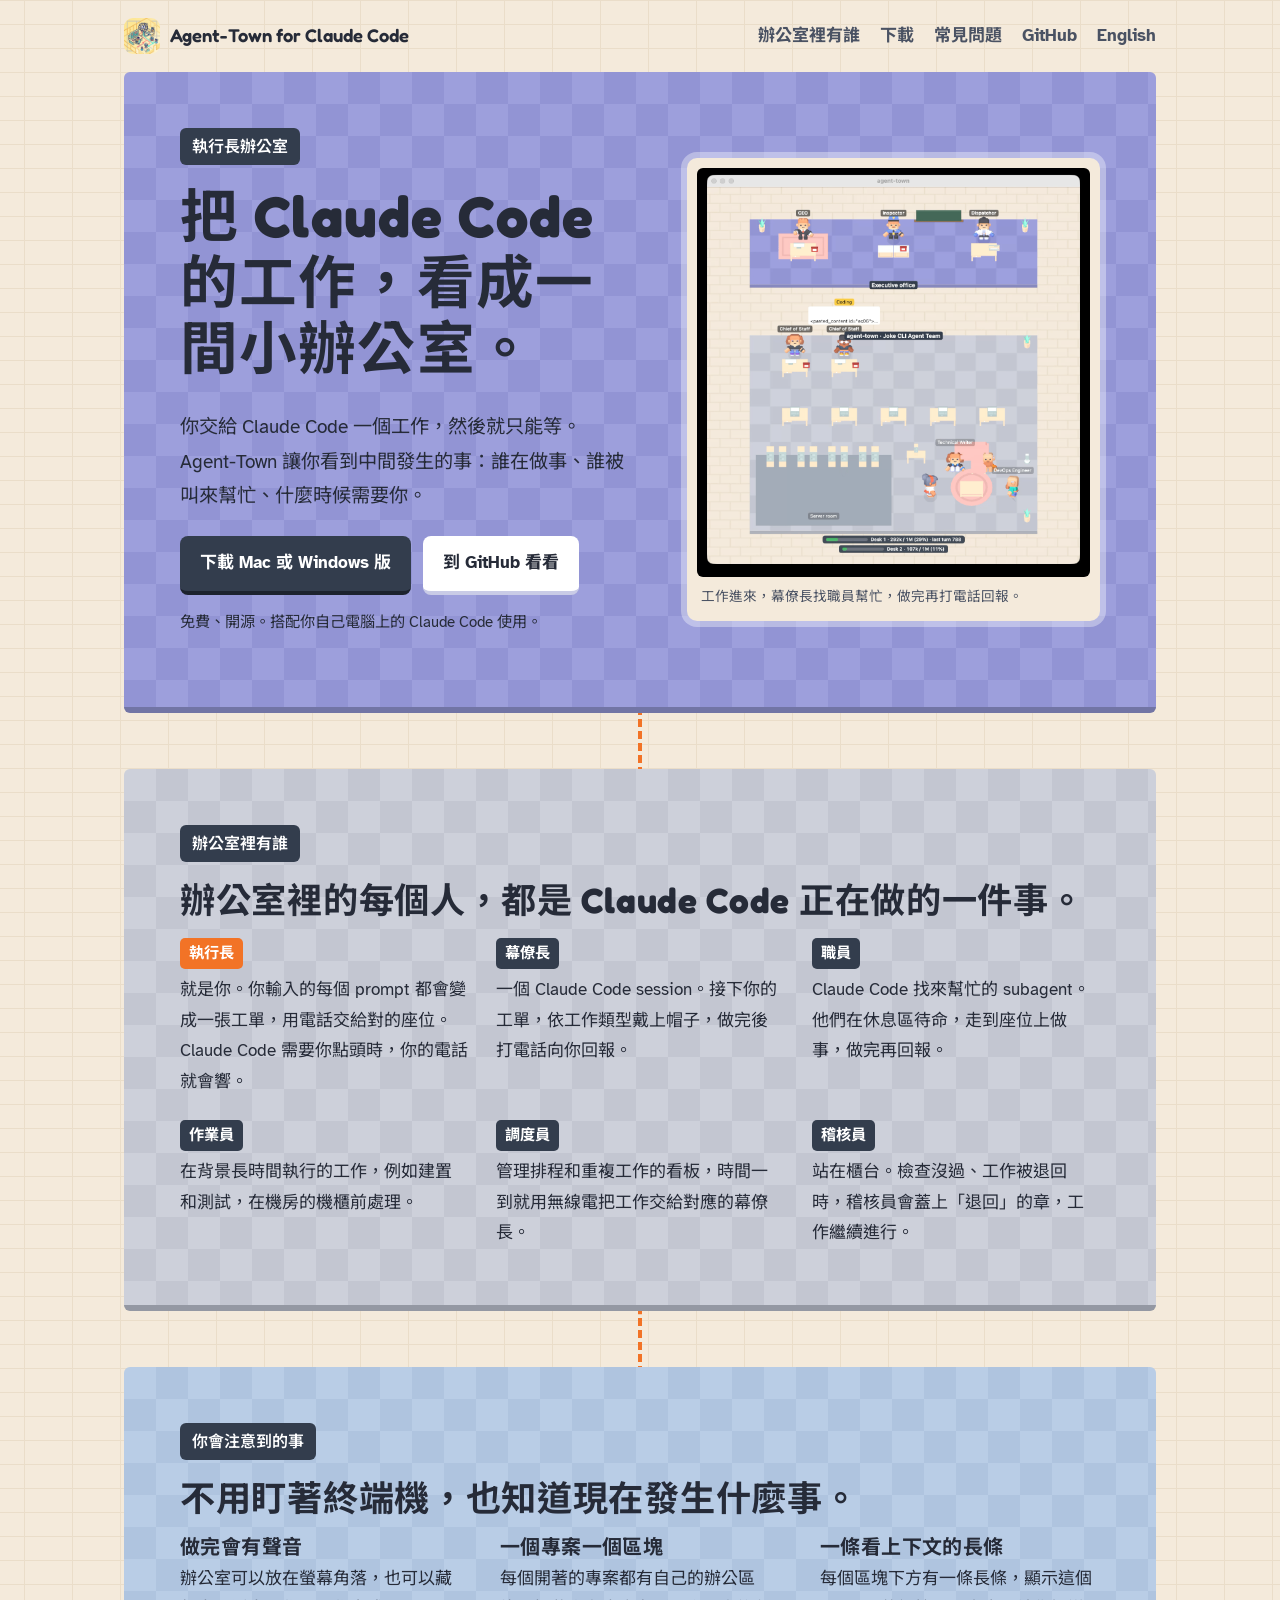
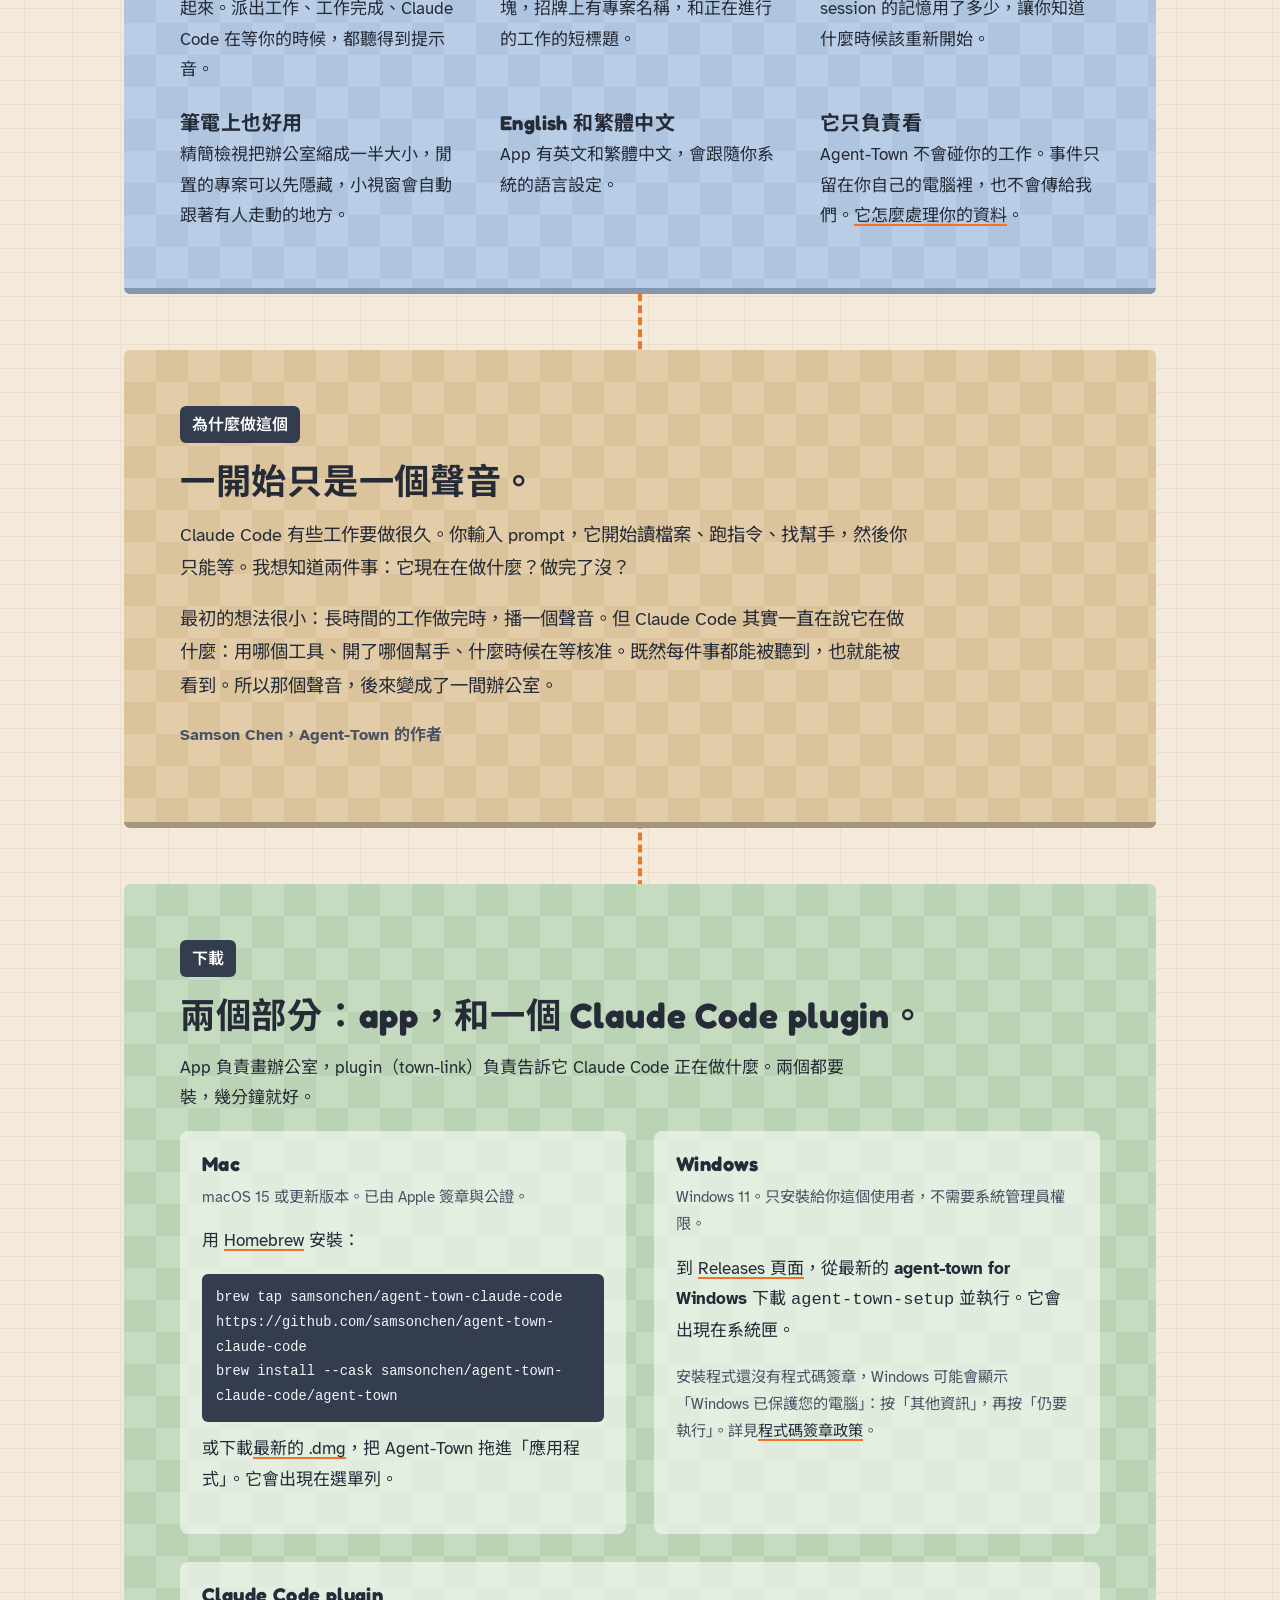
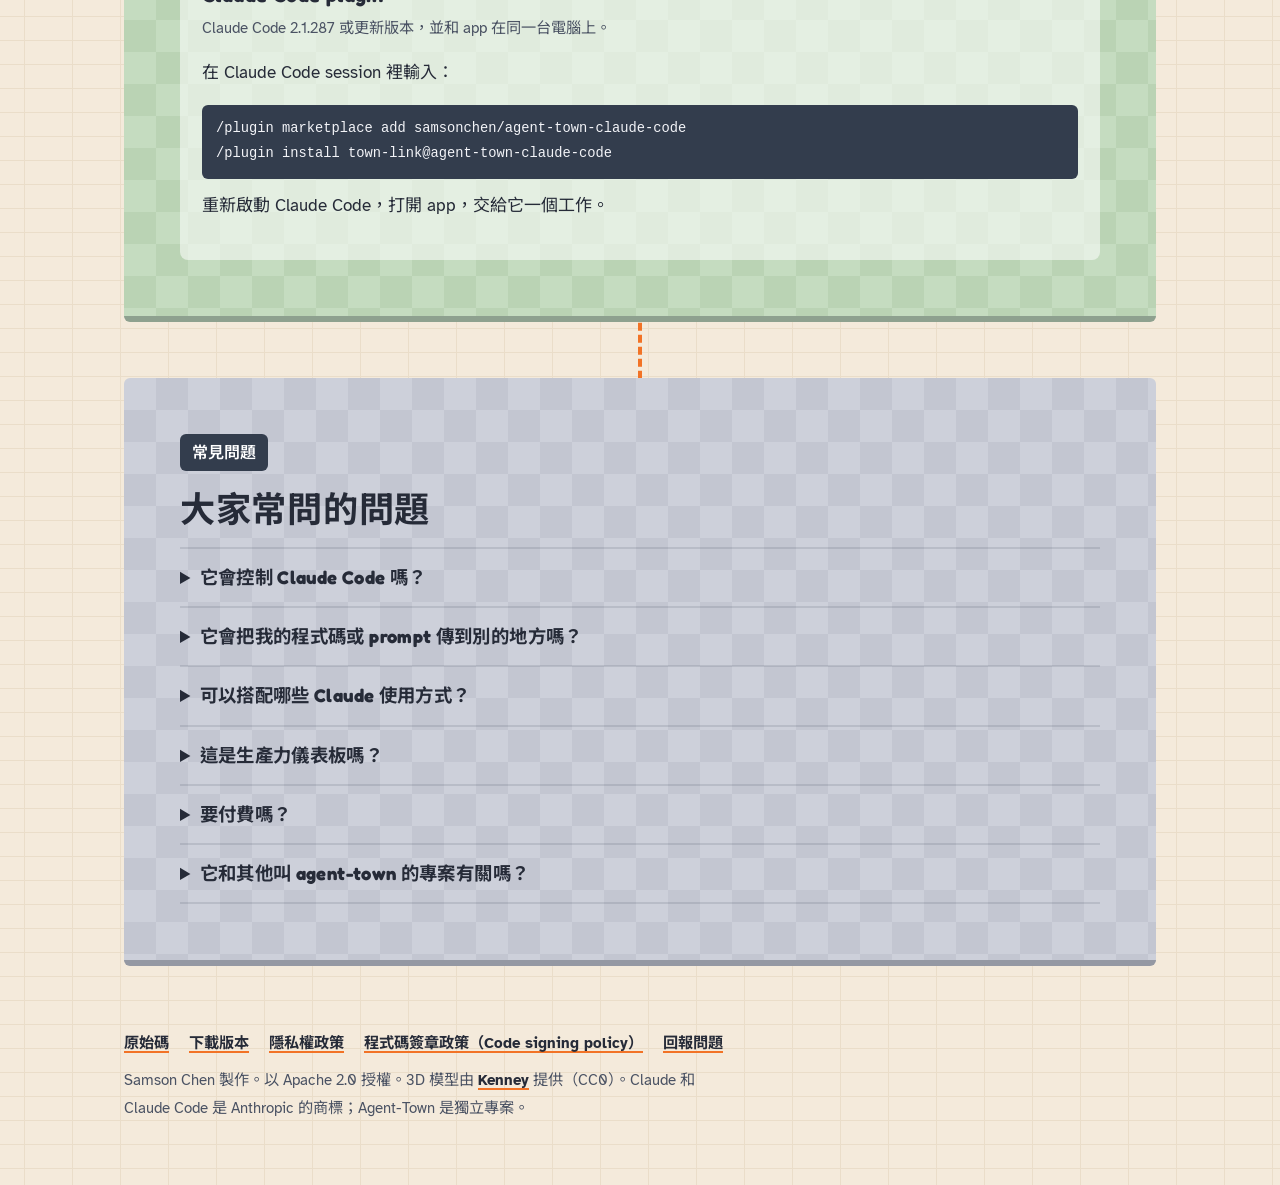
==== site/zh-TW/index.html @ 003fda8d "Web page in Traditional Chinese: site/zh-TW/ (home, privacy policy, code signing policy) Each page l" ====
<!doctype html>
<html lang="zh-Hant-TW">
<head>
<meta charset="utf-8">
<meta name="viewport" content="width=device-width, initial-scale=1">
<title>Agent-Town for Claude Code：看 Claude Code 的 agent 在辦公室裡工作</title>
<meta name="description" content="Agent-Town 是免費的開源 app，適用 macOS 和 Windows，把 Claude Code 正在做的事畫成一間小小的 3D 辦公室：每個 session 是一位幕僚長，每個 subagent 是一位職員，需要你核准時，執行長的電話就會響。">
<link rel="canonical" href="https://samsonchen.github.io/agent-town-claude-code/zh-TW/">
<link rel="alternate" hreflang="en" href="https://samsonchen.github.io/agent-town-claude-code/">
<link rel="alternate" hreflang="zh-Hant-TW" href="https://samsonchen.github.io/agent-town-claude-code/zh-TW/">
<link rel="alternate" hreflang="x-default" href="https://samsonchen.github.io/agent-town-claude-code/">
<meta name="theme-color" content="#9d9fdc">

<meta property="og:type" content="website">
<meta property="og:locale" content="zh_TW">
<meta property="og:locale:alternate" content="en_US">
<meta property="og:site_name" content="Agent-Town for Claude Code">
<meta property="og:title" content="Agent-Town for Claude Code：看 Claude Code 的 agent 在辦公室裡工作">
<meta property="og:description" content="在你的 Mac 或 Windows 電腦上，用一間小小的 3D 辦公室看 Claude Code 正在做什麼：session、subagent、背景工作和待核准的操作。免費、開源。">
<meta property="og:url" content="https://samsonchen.github.io/agent-town-claude-code/zh-TW/">
<meta property="og:image" content="https://samsonchen.github.io/agent-town-claude-code/images/social-preview.png">
<meta property="og:image:width" content="1280">
<meta property="og:image:height" content="640">
<meta property="og:image:alt" content="Agent-Town for Claude Code：從上往下看的辦公室，執行長、幕僚長和職員都在座位上">
<meta name="twitter:card" content="summary_large_image">
<meta name="twitter:title" content="Agent-Town for Claude Code">
<meta name="twitter:description" content="把 Claude Code 的 session、subagent 和背景工作畫成一間小小的 3D 辦公室。macOS 和 Windows，免費、開源。">
<meta name="twitter:image" content="https://samsonchen.github.io/agent-town-claude-code/images/social-preview.png">

<link rel="icon" type="image/png" href="../images/favicon-64.png">
<link rel="apple-touch-icon" href="../images/apple-touch-icon.png">
<link rel="preconnect" href="https://fonts.googleapis.com">
<link rel="preconnect" href="https://fonts.gstatic.com" crossorigin>
<link rel="stylesheet" href="https://fonts.googleapis.com/css2?family=Atkinson+Hyperlegible:wght@400;700&family=Fredoka:wght@500;600&family=Noto+Sans+TC:wght@400;500;700&display=swap">
<link rel="stylesheet" href="../styles.css">

<script type="application/ld+json">
{
  "@context": "https://schema.org",
  "@type": "SoftwareApplication",
  "name": "Agent-Town for Claude Code",
  "alternateName": "agent-town",
  "description": "一個桌面 app 加上一個 Claude Code plugin，把 Claude Code 正在做的事畫成一間從上往下看的小小 3D 辦公室。每個 Claude Code session 是一位幕僚長，每個 subagent 是一位職員，背景工作是機房裡的作業員，需要核准時執行長的電話會響。",
  "applicationCategory": "DeveloperApplication",
  "operatingSystem": "macOS 15 或更新版本、Windows 11",
  "offers": { "@type": "Offer", "price": "0", "priceCurrency": "TWD" },
  "license": "https://www.apache.org/licenses/LICENSE-2.0",
  "isAccessibleForFree": true,
  "url": "https://samsonchen.github.io/agent-town-claude-code/zh-TW/",
  "downloadUrl": "https://github.com/samsonchen/agent-town-claude-code/releases",
  "codeRepository": "https://github.com/samsonchen/agent-town-claude-code",
  "image": "https://samsonchen.github.io/agent-town-claude-code/images/social-preview.png",
  "screenshot": "https://samsonchen.github.io/agent-town-claude-code/images/agent-town.gif",
  "inLanguage": "zh-Hant-TW",
  "author": { "@type": "Person", "name": "Samson Chen", "url": "https://github.com/samsonchen" }
}
</script>
<script type="application/ld+json">
{
  "@context": "https://schema.org",
  "@type": "FAQPage",
  "inLanguage": "zh-Hant-TW",
  "mainEntity": [
    { "@type": "Question", "name": "Agent-Town for Claude Code 是什麼？",
      "acceptedAnswer": { "@type": "Answer", "text": "一個免費的 macOS 和 Windows app，搭配一個 Claude Code plugin，把 Claude Code 正在做的事畫成一間小辦公室：session、subagent、背景工作和核准請求，都變成在上班的人。" } },
    { "@type": "Question", "name": "Agent-Town 會控制 Claude Code 嗎？",
      "acceptedAnswer": { "@type": "Answer", "text": "不會，它只負責看。你一樣在終端機、Claude 桌面 app 或 VS Code 裡工作，plugin 不會改變 Claude Code 的任何行為。" } },
    { "@type": "Question", "name": "Agent-Town 會把我的程式碼或 prompt 傳到別的地方嗎？",
      "acceptedAnswer": { "@type": "Answer", "text": "不會。事件只傳到你自己電腦上的 app。每個新工作，plugin 會用你自己的 Claude 方案請 Haiku 取一個短標題、判斷工作類型。" } },
    { "@type": "Question", "name": "可以搭配哪些 Claude 使用方式？",
      "acceptedAnswer": { "@type": "Answer", "text": "終端機裡的 Claude Code、Claude 桌面 app 的 Code 分頁，以及 VS Code 擴充功能，只要和 app 在同一台電腦上執行。雲端 session 和網頁版 Claude Code 不支援。" } },
    { "@type": "Question", "name": "要付費嗎？",
      "acceptedAnswer": { "@type": "Answer", "text": "不用。Agent-Town 以 Apache 2.0 授權開源。" } }
  ]
}
</script>
</head>
<body>

<header class="top">
  <div class="wrap">
    <a class="brand" href="./"><img src="../images/apple-touch-icon.png" alt="" width="36" height="36">Agent-Town for Claude Code</a>
    <nav aria-label="主選單">
      <a href="#whos-who">辦公室裡有誰</a>
      <a href="#download">下載</a>
      <a href="#questions">常見問題</a>
      <a href="https://github.com/samsonchen/agent-town-claude-code">GitHub</a>
      <a href="../" hreflang="en" lang="en">English</a>
    </nav>
  </div>
</header>

<main>
  <div class="line" aria-hidden="true"></div>
  <div class="wrap">

    <section class="block exec" aria-labelledby="title">
      <div class="hero">
        <div>
          <span class="sign">執行長辦公室</span>
          <h1 id="title">把 Claude Code 的工作，看成一間小辦公室。</h1>
          <p class="lede">你交給 Claude Code 一個工作，然後就只能等。Agent-Town 讓你看到中間發生的事：誰在做事、誰被叫來幫忙、什麼時候需要你。</p>
          <div class="buttons">
            <a class="button" href="#download">下載 Mac 或 Windows 版</a>
            <a class="button light" href="https://github.com/samsonchen/agent-town-claude-code">到 GitHub 看看</a>
          </div>
          <p class="note">免費、開源。搭配你自己電腦上的 Claude Code 使用。</p>
        </div>
        <figure class="office">
          <img src="../images/agent-town.gif" width="640" height="667" alt="Agent-Town 運作中：執行長打電話把工單交給幕僚長，幕僚長從休息區呼叫職員到座位上工作，作業員在機房裡處理背景工作">
          <figcaption>工作進來，幕僚長找職員幫忙，做完再打電話回報。</figcaption>
        </figure>
      </div>
    </section>

    <section class="block" id="whos-who" aria-labelledby="cast-title">
      <span class="sign">辦公室裡有誰</span>
      <h2 id="cast-title">辦公室裡的每個人，都是 Claude Code 正在做的一件事。</h2>
      <ul class="cast">
        <li><span class="tag you">執行長</span><p>就是你。你輸入的每個 prompt 都會變成一張工單，用電話交給對的座位。Claude Code 需要你點頭時，你的電話就會響。</p></li>
        <li><span class="tag">幕僚長</span><p>一個 Claude Code session。接下你的工單，依工作類型戴上帽子，做完後打電話向你回報。</p></li>
        <li><span class="tag">職員</span><p>Claude Code 找來幫忙的 subagent。他們在休息區待命，走到座位上做事，做完再回報。</p></li>
        <li><span class="tag">作業員</span><p>在背景長時間執行的工作，例如建置和測試，在機房的機櫃前處理。</p></li>
        <li><span class="tag">調度員</span><p>管理排程和重複工作的看板，時間一到就用無線電把工作交給對應的幕僚長。</p></li>
        <li><span class="tag">稽核員</span><p>站在櫃台。檢查沒過、工作被退回時，稽核員會蓋上「退回」的章，工作繼續進行。</p></li>
      </ul>
    </section>

    <section class="block blue" aria-labelledby="notice-title">
      <span class="sign">你會注意到的事</span>
      <h2 id="notice-title">不用盯著終端機，也知道現在發生什麼事。</h2>
      <div class="points">
        <div><h3>做完會有聲音</h3><p>辦公室可以放在螢幕角落，也可以藏起來。派出工作、工作完成、Claude Code 在等你的時候，都聽得到提示音。</p></div>
        <div><h3>一個專案一個區塊</h3><p>每個開著的專案都有自己的辦公區塊，招牌上有專案名稱，和正在進行的工作的短標題。</p></div>
        <div><h3>一條看上下文的長條</h3><p>每個區塊下方有一條長條，顯示這個 session 的記憶用了多少，讓你知道什麼時候該重新開始。</p></div>
        <div><h3>筆電上也好用</h3><p>精簡檢視把辦公室縮成一半大小，閒置的專案可以先隱藏，小視窗會自動跟著有人走動的地方。</p></div>
        <div><h3>English 和繁體中文</h3><p>App 有英文和繁體中文，會跟隨你系統的語言設定。</p></div>
        <div><h3>它只負責看</h3><p>Agent-Town 不會碰你的工作。事件只留在你自己的電腦裡，也不會傳給我們。<a href="privacy.html">它怎麼處理你的資料</a>。</p></div>
      </div>
    </section>

    <section class="block wood story" aria-labelledby="story-title">
      <span class="sign">為什麼做這個</span>
      <h2 id="story-title">一開始只是一個聲音。</h2>
      <p>Claude Code 有些工作要做很久。你輸入 prompt，它開始讀檔案、跑指令、找幫手，然後你只能等。我想知道兩件事：它現在在做什麼？做完了沒？</p>
      <p>最初的想法很小：長時間的工作做完時，播一個聲音。但 Claude Code 其實一直在說它在做什麼：用哪個工具、開了哪個幫手、什麼時候在等核准。既然每件事都能被聽到，也就能被看到。所以那個聲音，後來變成了一間辦公室。</p>
      <p class="by">Samson Chen，Agent-Town 的作者</p>
    </section>

    <section class="block green" id="download" aria-labelledby="download-title">
      <span class="sign">下載</span>
      <h2 id="download-title">兩個部分：app，和一個 Claude Code plugin。</h2>
      <p>App 負責畫辦公室，plugin（town-link）負責告訴它 Claude Code 正在做什麼。兩個都要裝，幾分鐘就好。</p>
      <div class="downloads">
        <div>
          <h3>Mac</h3>
          <p class="small">macOS 15 或更新版本。已由 Apple 簽章與公證。</p>
          <p>用 <a href="https://brew.sh">Homebrew</a> 安裝：</p>
          <pre>brew tap samsonchen/agent-town-claude-code https://github.com/samsonchen/agent-town-claude-code
brew install --cask samsonchen/agent-town-claude-code/agent-town</pre>
          <p>或下載<a href="https://github.com/samsonchen/agent-town-claude-code/releases/latest">最新的 .dmg</a>，把 Agent-Town 拖進「應用程式」。它會出現在選單列。</p>
        </div>
        <div>
          <h3>Windows</h3>
          <p class="small">Windows 11。只安裝給你這個使用者，不需要系統管理員權限。</p>
          <p>到 <a href="https://github.com/samsonchen/agent-town-claude-code/releases">Releases 頁面</a>，從最新的 <strong>agent-town for Windows</strong> 下載 <code>agent-town-setup</code> 並執行。它會出現在系統匣。</p>
          <p class="small">安裝程式還沒有程式碼簽章，Windows 可能會顯示「Windows 已保護您的電腦」：按「其他資訊」，再按「仍要執行」。詳見<a href="code-signing-policy.html">程式碼簽章政策</a>。</p>
        </div>
        <div class="plugin">
          <h3>Claude Code plugin</h3>
          <p class="small">Claude Code 2.1.287 或更新版本，並和 app 在同一台電腦上。</p>
          <p>在 Claude Code session 裡輸入：</p>
          <pre>/plugin marketplace add samsonchen/agent-town-claude-code
/plugin install town-link@agent-town-claude-code</pre>
          <p>重新啟動 Claude Code，打開 app，交給它一個工作。</p>
        </div>
      </div>
    </section>

    <section class="block" id="questions" aria-labelledby="faq-title">
      <span class="sign">常見問題</span>
      <h2 id="faq-title">大家常問的問題</h2>
      <details>
        <summary>它會控制 Claude Code 嗎？</summary>
        <p>不會，它只負責看。你一樣在終端機、Claude 桌面 app 或 VS Code 裡工作，plugin 不會改變 Claude Code 的任何行為。</p>
      </details>
      <details>
        <summary>它會把我的程式碼或 prompt 傳到別的地方嗎？</summary>
        <p>不會。Claude Code 正在做的事，只會傳到你自己電腦上的 app。為了替每個工作取名字、選帽子，plugin 會用你自己的 Claude 方案請 Claude 的 Haiku 模型幫忙。App 每天會到 GitHub 檢查一次有沒有新版本，這可以關掉。請看<a href="privacy.html">隱私權政策</a>。</p>
      </details>
      <details>
        <summary>可以搭配哪些 Claude 使用方式？</summary>
        <p>終端機裡的 Claude Code、Claude 桌面 app 的 Code 分頁，以及 VS Code 擴充功能，只要和 app 在同一台電腦上執行。雲端 session 和網頁版 Claude Code 連不到你的電腦，所以不會出現。</p>
      </details>
      <details>
        <summary>這是生產力儀表板嗎？</summary>
        <p>不是。它顯示正在發生什麼，不評斷做得好不好。沒有分數，也沒有報表，只有一間在上班的辦公室。</p>
      </details>
      <details>
        <summary>要付費嗎？</summary>
        <p>不用。Agent-Town 以 Apache 2.0 授權開源。角色和家具是 Kenney 免費的 CC0 3D 模型。</p>
      </details>
      <details>
        <summary>它和其他叫 agent-town 的專案有關嗎？</summary>
        <p>沒有。這是 Agent-Town for Claude Code，為 Anthropic 的 Claude Code 而做。它和 Anthropic 沒有隸屬關係，也和其他同名的專案無關。</p>
      </details>
    </section>

  </div>
</main>

<footer>
  <div class="wrap">
    <nav aria-label="更多">
      <a href="https://github.com/samsonchen/agent-town-claude-code">原始碼</a>
      <a href="https://github.com/samsonchen/agent-town-claude-code/releases">下載版本</a>
      <a href="privacy.html">隱私權政策</a>
      <a href="code-signing-policy.html">程式碼簽章政策（Code signing policy）</a>
      <a href="https://github.com/samsonchen/agent-town-claude-code/issues">回報問題</a>
    </nav>
    <p>Samson Chen 製作。以 Apache 2.0 授權。3D 模型由 <a href="https://kenney.nl">Kenney</a> 提供（CC0）。Claude 和 Claude Code 是 Anthropic 的商標；Agent-Town 是獨立專案。</p>
  </div>
</footer>

</body>
</html>
---- site/styles.css ----
/* Agent-Town for Claude Code: the colors are the office's own (the path, the carpets, the tags). */
:root {
  --path: #f4eadb;        /* the cream brick path between blocks */
  --grout: #eaddc9;
  --exec: #9d9fdc;        /* the executive office's carpet */
  --exec-dark: #9294d4;
  --gray: #cdd0da;        /* the project blocks' carpets */
  --blue: #b9cde6;
  --green: #c5dcc0;
  --wood: #e3cda8;
  --tag: #333d4d;         /* name tags */
  --call: #f27326;        /* the phone line */
  --hat: #f6c844;
  --ink: #262b38;
  --ink-soft: #4a5263;
  --focus: #1f4fd1;
  --display: "Fredoka", "Avenir Next Rounded", ui-rounded, system-ui, sans-serif;
  --text: "Atkinson Hyperlegible", system-ui, -apple-system, "Segoe UI", sans-serif;
  --mono: ui-monospace, "SF Mono", Menlo, Consolas, monospace;
}

* { box-sizing: border-box; }

html { scroll-behavior: smooth; }
@media (prefers-reduced-motion: reduce) { html { scroll-behavior: auto; } }

body {
  margin: 0;
  color: var(--ink);
  font-family: var(--text);
  font-size: 1.0625rem;
  line-height: 1.6;
  /* The brick path, as in the app. */
  background-color: var(--path);
  background-image:
    linear-gradient(var(--grout) 1px, transparent 1px),
    linear-gradient(90deg, var(--grout) 1px, transparent 1px);
  background-size: 48px 24px, 48px 24px;
  background-position: 0 0, 24px 0;
}

a { color: var(--ink); text-decoration-color: var(--call); text-decoration-thickness: 2px; text-underline-offset: 3px; }
a:hover { text-decoration-color: var(--ink); }
:focus-visible { outline: 3px solid var(--focus); outline-offset: 3px; border-radius: 4px; }

h1, h2, h3 { font-family: var(--display); font-weight: 600; line-height: 1.15; margin: 0 0 0.5em; text-wrap: balance; }
h1 { font-size: clamp(2.2rem, 5.2vw, 3.6rem); letter-spacing: -0.01em; }
h2 { font-size: clamp(1.6rem, 3.4vw, 2.2rem); }
h3 { font-size: 1.25rem; }
p { margin: 0 0 1em; max-width: 68ch; }

.wrap { max-width: 1080px; margin: 0 auto; padding: 0 24px; }

/* Header */
.top { padding: 18px 0; }
.top .wrap { display: flex; align-items: center; justify-content: space-between; gap: 16px; flex-wrap: wrap; }
.brand { display: flex; align-items: center; gap: 10px; font-family: var(--display); font-weight: 600; font-size: 1.15rem; text-decoration: none; }
.brand img { width: 36px; height: 36px; border-radius: 9px; }
.top nav { display: flex; gap: 20px; flex-wrap: wrap; }
.top nav a { text-decoration: none; font-weight: 700; color: var(--ink-soft); }
.top nav a:hover { color: var(--ink); }

/* A block: a carpet of square tiles, like the office floor, with a darker front edge. */
.block {
  --c1: var(--gray);
  --c2: #c3c6d1;
  position: relative;
  background-color: var(--c1);
  background-image: conic-gradient(var(--c2) 25%, transparent 0 50%, var(--c2) 0 75%, transparent 0);
  background-size: 64px 64px;
  border-bottom: 6px solid color-mix(in srgb, var(--c2) 70%, var(--ink) 30%);
  border-radius: 6px;
  padding: clamp(28px, 5vw, 56px);
  margin: 0 0 56px;
}
.block.exec { --c1: var(--exec); --c2: var(--exec-dark); }
.block.blue { --c1: var(--blue); --c2: #afc4df; }
.block.green { --c1: var(--green); --c2: #bad3b4; }
.block.wood { --c1: var(--wood); --c2: #dbc39c; }

/* The block's sign, as in the app: a dark plate with the room's name. */
.sign {
  display: inline-block;
  background: var(--tag);
  color: #fff;
  font-family: var(--display);
  font-weight: 600;
  font-size: 1rem;
  padding: 4px 12px;
  border-radius: 6px;
  margin-bottom: 18px;
}

/* Hero: the executive office */
.hero { display: grid; grid-template-columns: 1.05fr 0.95fr; gap: clamp(24px, 4vw, 56px); align-items: center; }
.hero h1 { color: var(--ink); }
.hero .lede { font-size: 1.2rem; color: var(--ink); max-width: 34ch; }
.hero .note { color: var(--ink); font-size: 0.95rem; margin-top: 14px; }
.office {
  margin: 0;
  background: var(--path);
  border-radius: 10px;
  padding: 10px;
  box-shadow: 0 0 0 6px rgba(255, 255, 255, 0.35);
}
.office img { display: block; width: 100%; height: auto; border-radius: 6px; }
.office figcaption { font-size: 0.85rem; color: var(--ink-soft); padding: 8px 4px 2px; }

.buttons { display: flex; gap: 12px; flex-wrap: wrap; margin-top: 22px; }
.button {
  display: inline-block;
  background: var(--tag);
  color: #fff;
  text-decoration: none;
  font-weight: 700;
  padding: 12px 20px;
  border-radius: 8px;
  border-bottom: 4px solid #1d232e;
}
.button:hover { background: #1d232e; }
.button.light { background: #fff; color: var(--ink); border-bottom-color: #c9cbe6; }
.button.light:hover { background: #eef0ff; }

/* The phone line: one orange dashed line from the CEO's desk down the page. */
main { position: relative; }
.line {
  position: absolute;
  left: 50%;
  top: 0;
  bottom: 120px;
  width: 0;
  border-left: 4px dashed var(--call);
  transform: translateX(-2px);
  z-index: 0;
  pointer-events: none;
}
main > .wrap { position: relative; z-index: 1; }

/* Who's who: name tags, as the app draws them over each character. */
.cast { list-style: none; padding: 0; margin: 8px 0 0; display: grid; grid-template-columns: repeat(auto-fit, minmax(240px, 1fr)); gap: 22px 28px; }
.cast li { display: grid; gap: 6px; align-content: start; }
.tag {
  justify-self: start;
  background: var(--tag);
  color: #fff;
  font-weight: 700;
  font-size: 0.95rem;
  padding: 2px 9px;
  border-radius: 5px;
}
.tag.you { background: var(--call); }
.cast p { margin: 0; color: var(--ink); }

/* Two columns of short points */
.points { display: grid; grid-template-columns: repeat(auto-fit, minmax(280px, 1fr)); gap: 26px 40px; margin-top: 8px; }
.points h3 { margin-bottom: 0.25em; }
.points p { margin: 0; }

/* The story: the maintainer's own words */
.story { font-size: 1.15rem; }
.story p { max-width: 62ch; }
.story .by { font-weight: 700; color: var(--ink-soft); font-size: 1rem; }

/* Download */
.downloads { display: grid; grid-template-columns: repeat(2, minmax(0, 1fr)); gap: 28px; }
.downloads .plugin { grid-column: 1 / -1; }
.downloads > div { background: rgba(255, 255, 255, 0.55); border-radius: 8px; padding: 22px; }
.downloads h3 { margin-bottom: 0.4em; }
.small { font-size: 0.95rem; color: var(--ink-soft); }
pre {
  background: var(--tag);
  color: #f3f4f8;
  font-family: var(--mono);
  font-size: 0.86rem;
  padding: 12px 14px;
  border-radius: 6px;
  margin: 8px 0 12px;
  white-space: pre-wrap;
  overflow-wrap: anywhere;
}

/* FAQ */
details { border-top: 2px solid rgba(38, 43, 56, 0.12); padding: 12px 0; }
details:last-of-type { border-bottom: 2px solid rgba(38, 43, 56, 0.12); }
summary { cursor: pointer; font-family: var(--display); font-weight: 600; font-size: 1.15rem; }
details p { margin: 10px 0 0; }

/* Footer */
footer { padding: 8px 0 48px; color: var(--ink-soft); font-size: 0.95rem; }
footer nav { display: flex; flex-wrap: wrap; gap: 8px 20px; margin-bottom: 10px; }
footer a { font-weight: 700; }

/* Plain pages (privacy, code signing policy) */
.page { max-width: 760px; }
.page h1 { font-size: clamp(2rem, 4.5vw, 2.8rem); }
.page h2 { font-size: 1.5rem; margin-top: 1.6em; }
.page ul { padding-left: 1.2em; }
.page li { margin-bottom: 0.4em; }
.page table { border-collapse: collapse; width: 100%; margin: 8px 0 16px; background: rgba(255, 255, 255, 0.55); }
.page th, .page td { text-align: left; padding: 8px 10px; border-bottom: 1px solid rgba(38, 43, 56, 0.15); vertical-align: top; }

@media (max-width: 820px) {
  .hero { grid-template-columns: 1fr; }
  .downloads { grid-template-columns: 1fr; }
  .hero .lede { max-width: none; }
  .line { display: none; }
}

/* Traditional Chinese pages: Noto Sans TC for the Chinese characters (the rounded display face has
   none), Latin letters keep their faces; a little more leading for CJK text. */
:lang(zh-Hant-TW) {
  --display: "Fredoka", "Noto Sans TC", "PingFang TC", "Microsoft JhengHei", sans-serif;
  --text: "Atkinson Hyperlegible", "Noto Sans TC", "PingFang TC", "Microsoft JhengHei", sans-serif;
}
body:lang(zh-Hant-TW) { line-height: 1.8; }
:lang(zh-Hant-TW) h1, :lang(zh-Hant-TW) h2, :lang(zh-Hant-TW) h3, :lang(zh-Hant-TW) summary { font-weight: 700; letter-spacing: 0.02em; }
:lang(zh-Hant-TW) .hero .lede { max-width: 26em; }
:lang(zh-Hant-TW) p { max-width: 40em; }
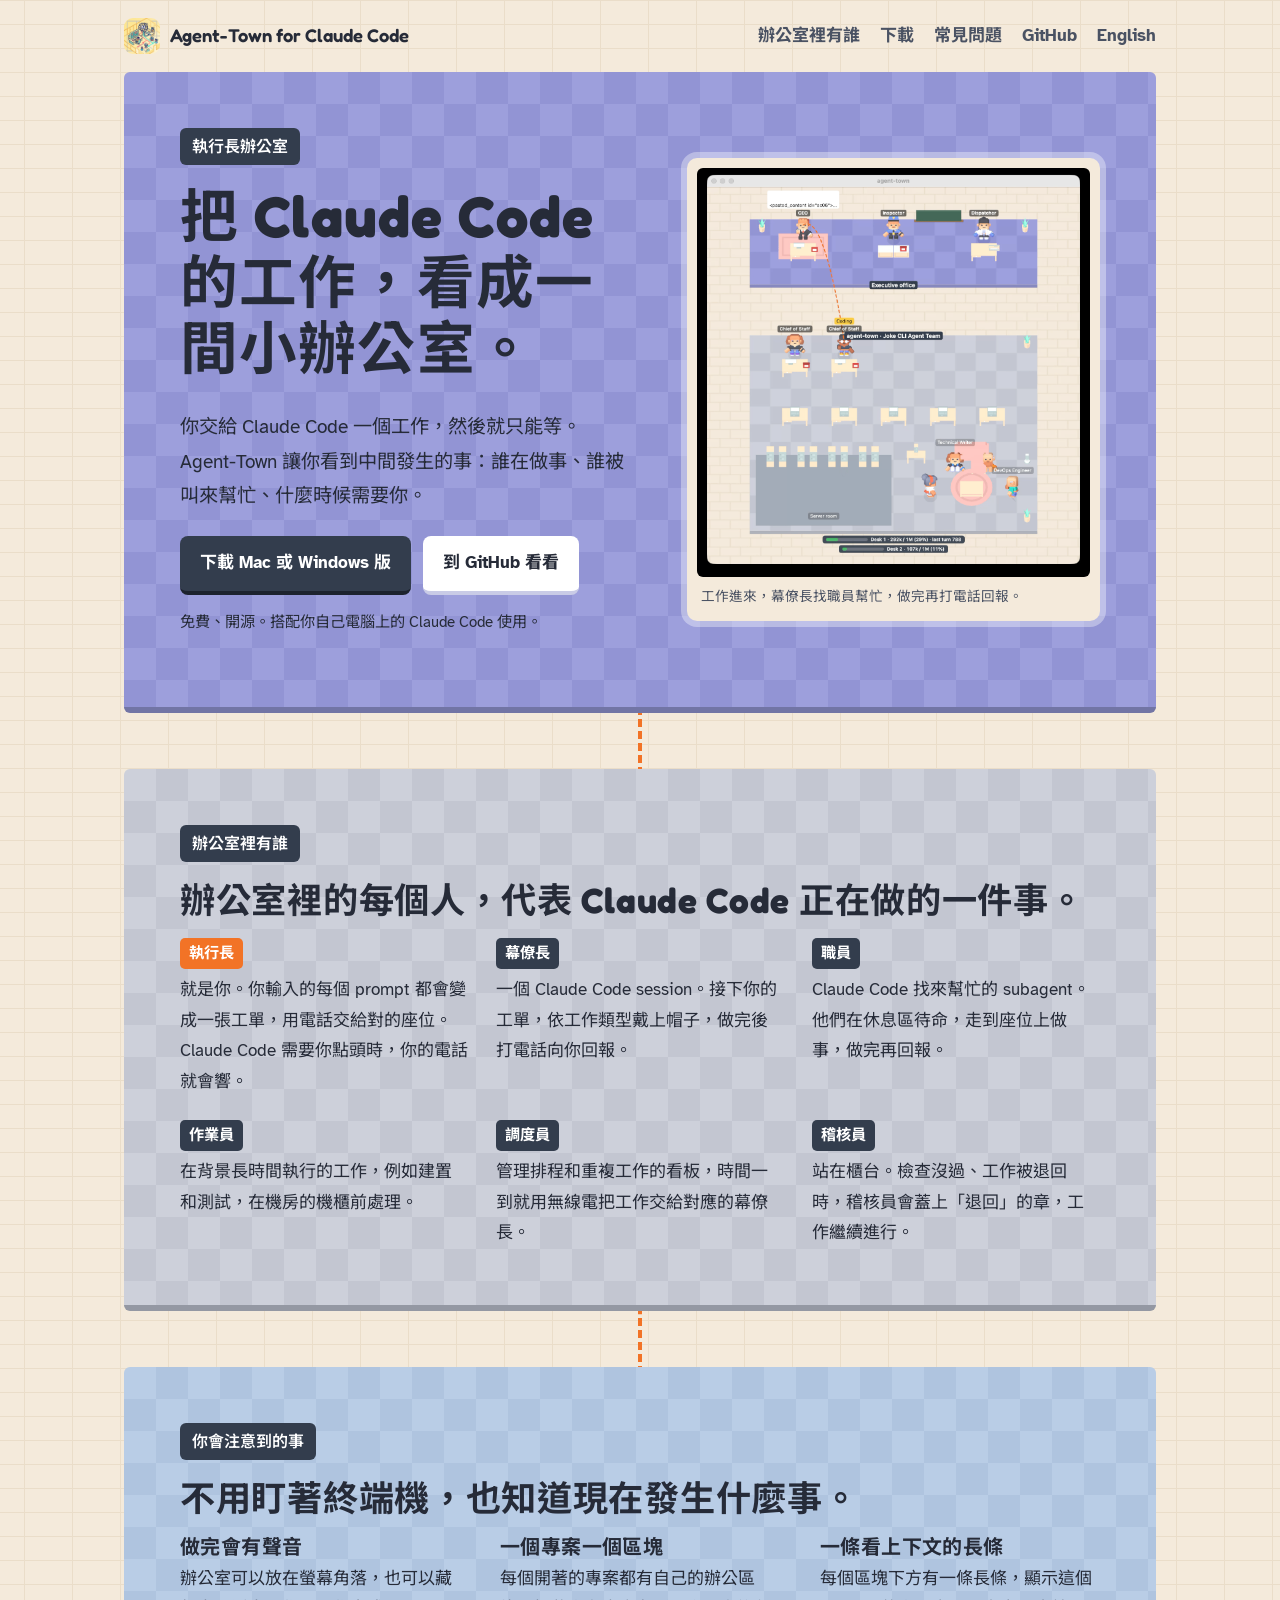
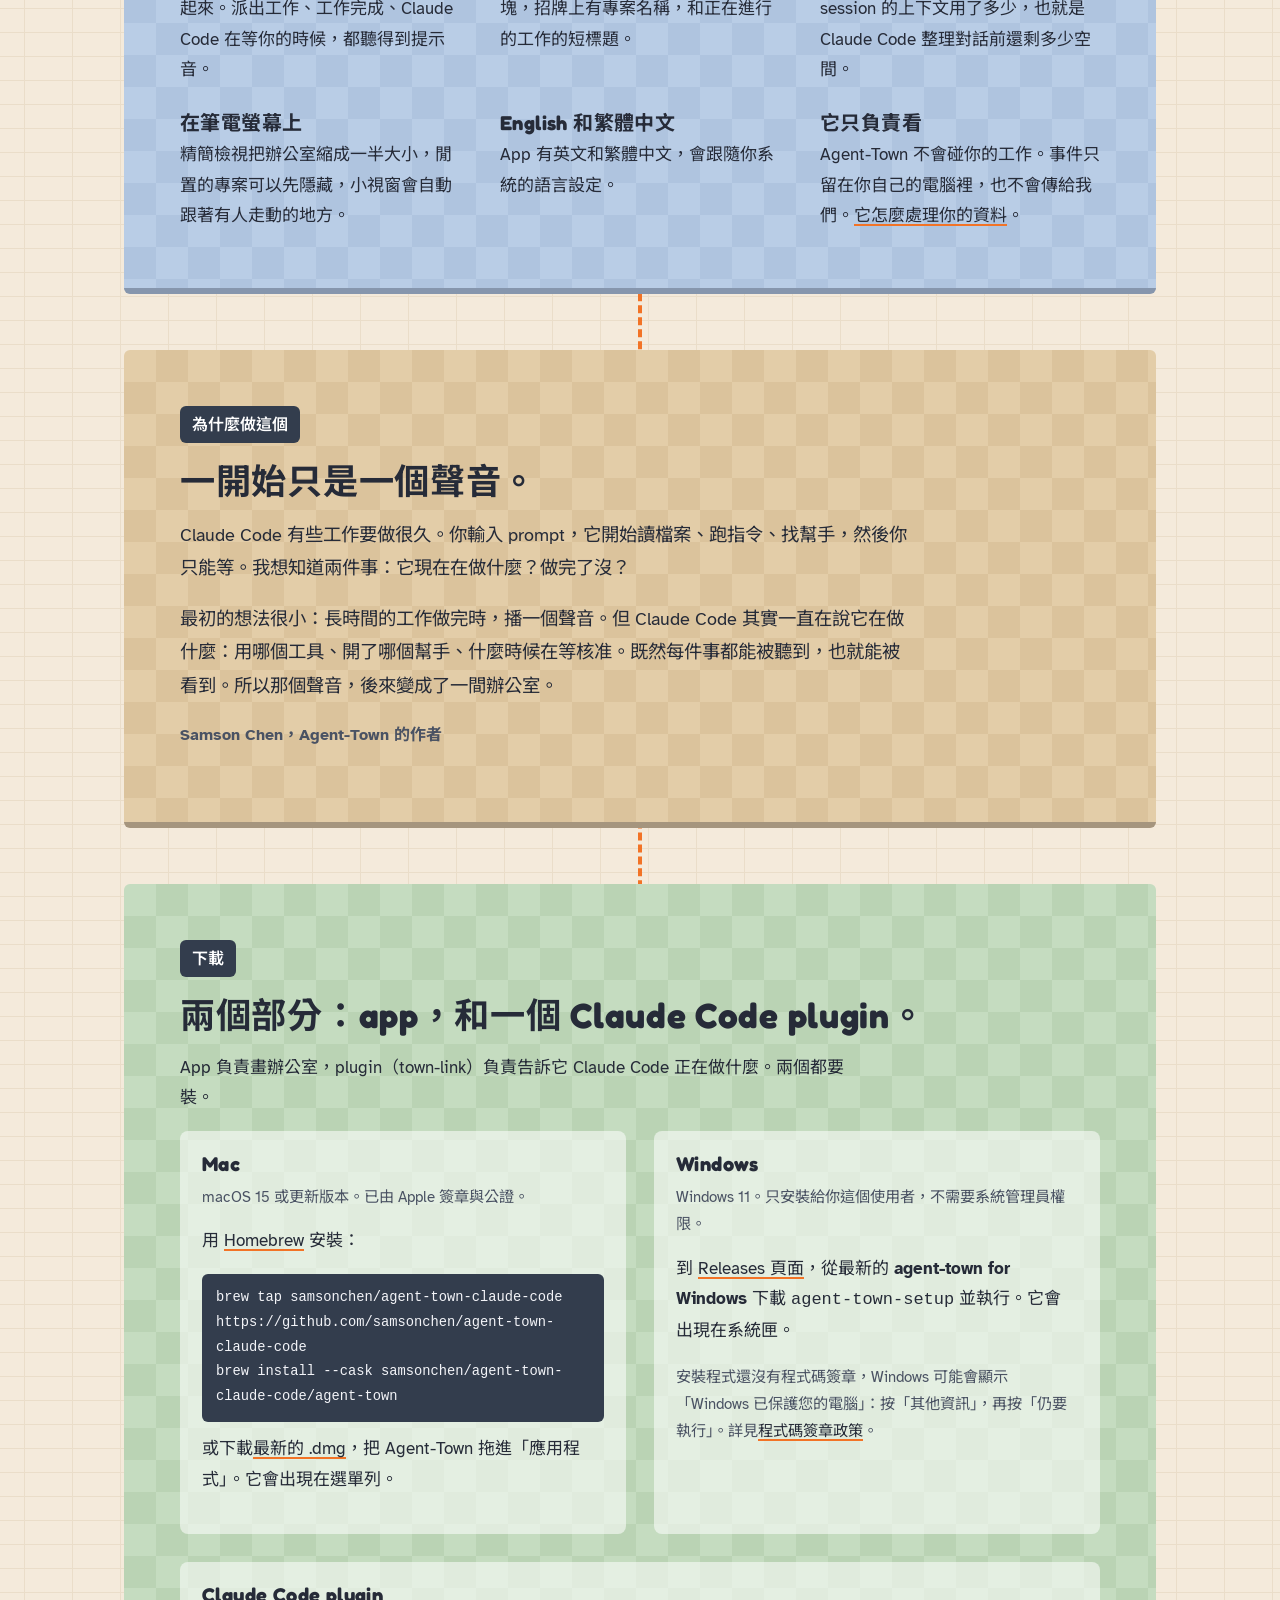
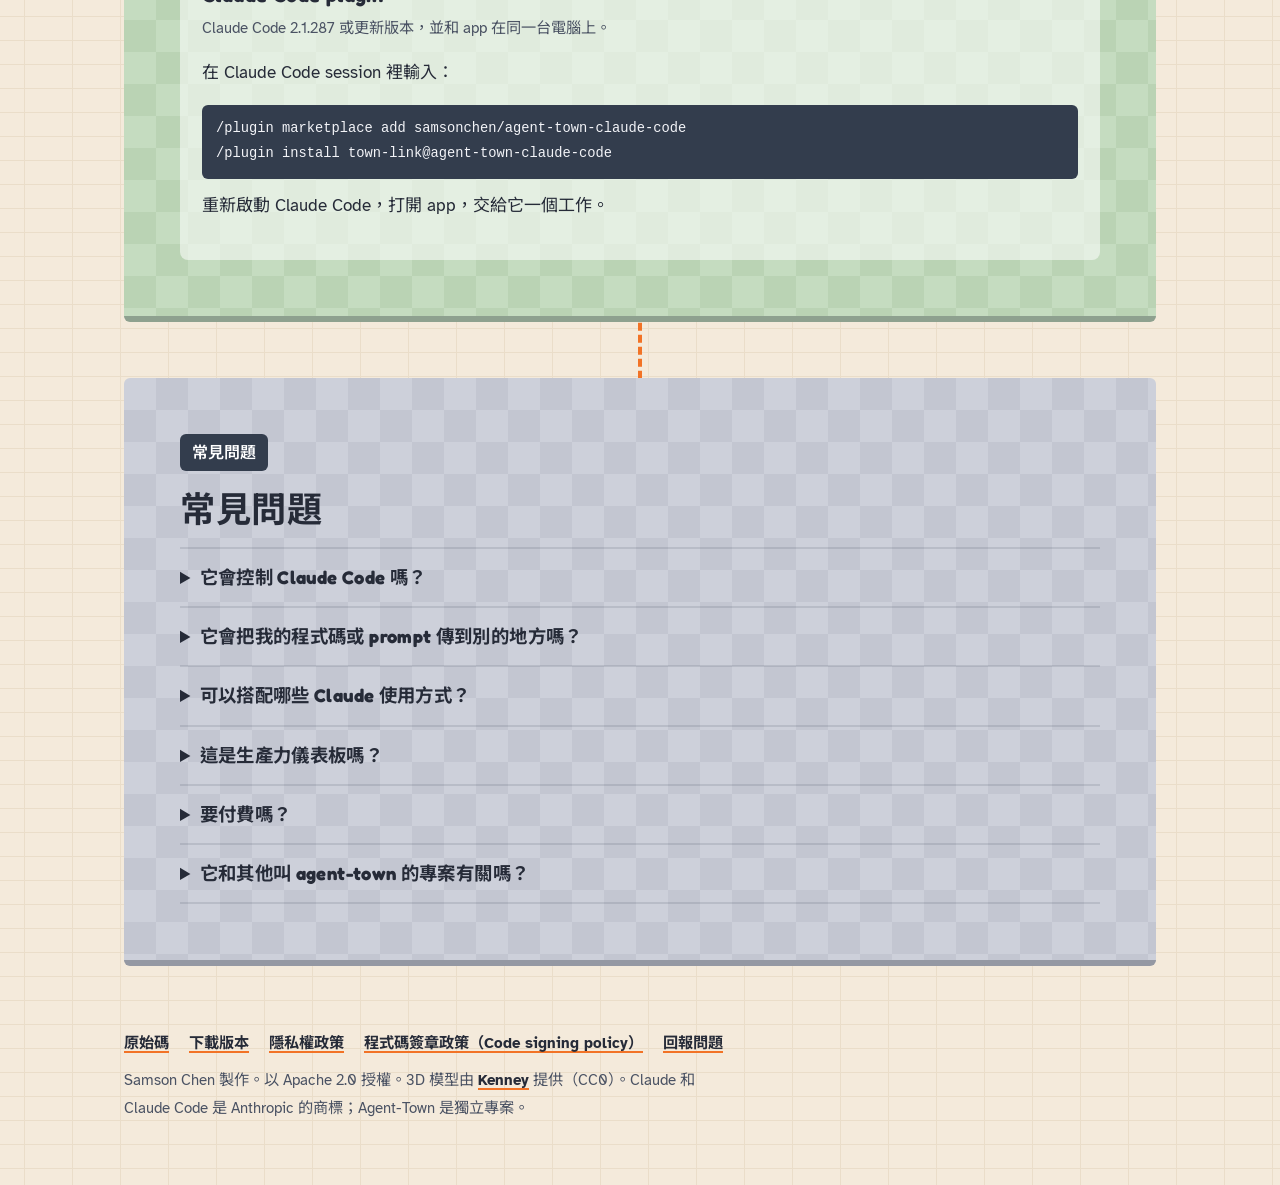
==== commit 1b14d559: "Web page copy in Samson's voice: no unsourced claims or flourishes Drop "it takes a couple of minute" ====
--- a/site/zh-TW/index.html
+++ b/site/zh-TW/index.html
@@ -115,7 +115,7 @@
 
     <section class="block" id="whos-who" aria-labelledby="cast-title">
       <span class="sign">辦公室裡有誰</span>
-      <h2 id="cast-title">辦公室裡的每個人，都是 Claude Code 正在做的一件事。</h2>
+      <h2 id="cast-title">辦公室裡的每個人，代表 Claude Code 正在做的一件事。</h2>
       <ul class="cast">
         <li><span class="tag you">執行長</span><p>就是你。你輸入的每個 prompt 都會變成一張工單，用電話交給對的座位。Claude Code 需要你點頭時，你的電話就會響。</p></li>
         <li><span class="tag">幕僚長</span><p>一個 Claude Code session。接下你的工單，依工作類型戴上帽子，做完後打電話向你回報。</p></li>
@@ -132,8 +132,8 @@
       <div class="points">
         <div><h3>做完會有聲音</h3><p>辦公室可以放在螢幕角落，也可以藏起來。派出工作、工作完成、Claude Code 在等你的時候，都聽得到提示音。</p></div>
         <div><h3>一個專案一個區塊</h3><p>每個開著的專案都有自己的辦公區塊，招牌上有專案名稱，和正在進行的工作的短標題。</p></div>
-        <div><h3>一條看上下文的長條</h3><p>每個區塊下方有一條長條，顯示這個 session 的記憶用了多少，讓你知道什麼時候該重新開始。</p></div>
-        <div><h3>筆電上也好用</h3><p>精簡檢視把辦公室縮成一半大小，閒置的專案可以先隱藏，小視窗會自動跟著有人走動的地方。</p></div>
+        <div><h3>一條看上下文的長條</h3><p>每個區塊下方有一條長條，顯示這個 session 的上下文用了多少，也就是 Claude Code 整理對話前還剩多少空間。</p></div>
+        <div><h3>在筆電螢幕上</h3><p>精簡檢視把辦公室縮成一半大小，閒置的專案可以先隱藏，小視窗會自動跟著有人走動的地方。</p></div>
         <div><h3>English 和繁體中文</h3><p>App 有英文和繁體中文，會跟隨你系統的語言設定。</p></div>
         <div><h3>它只負責看</h3><p>Agent-Town 不會碰你的工作。事件只留在你自己的電腦裡，也不會傳給我們。<a href="privacy.html">它怎麼處理你的資料</a>。</p></div>
       </div>
@@ -150,7 +150,7 @@
     <section class="block green" id="download" aria-labelledby="download-title">
       <span class="sign">下載</span>
       <h2 id="download-title">兩個部分：app，和一個 Claude Code plugin。</h2>
-      <p>App 負責畫辦公室，plugin（town-link）負責告訴它 Claude Code 正在做什麼。兩個都要裝，幾分鐘就好。</p>
+      <p>App 負責畫辦公室，plugin（town-link）負責告訴它 Claude Code 正在做什麼。兩個都要裝。</p>
       <div class="downloads">
         <div>
           <h3>Mac</h3>
@@ -179,7 +179,7 @@
 
     <section class="block" id="questions" aria-labelledby="faq-title">
       <span class="sign">常見問題</span>
-      <h2 id="faq-title">大家常問的問題</h2>
+      <h2 id="faq-title">常見問題</h2>
       <details>
         <summary>它會控制 Claude Code 嗎？</summary>
         <p>不會，它只負責看。你一樣在終端機、Claude 桌面 app 或 VS Code 裡工作，plugin 不會改變 Claude Code 的任何行為。</p>
@@ -194,7 +194,7 @@
       </details>
       <details>
         <summary>這是生產力儀表板嗎？</summary>
-        <p>不是。它顯示正在發生什麼，不評斷做得好不好。沒有分數，也沒有報表，只有一間在上班的辦公室。</p>
+        <p>不是。它只顯示正在發生什麼，沒有分數，也沒有報表。</p>
       </details>
       <details>
         <summary>要付費嗎？</summary>
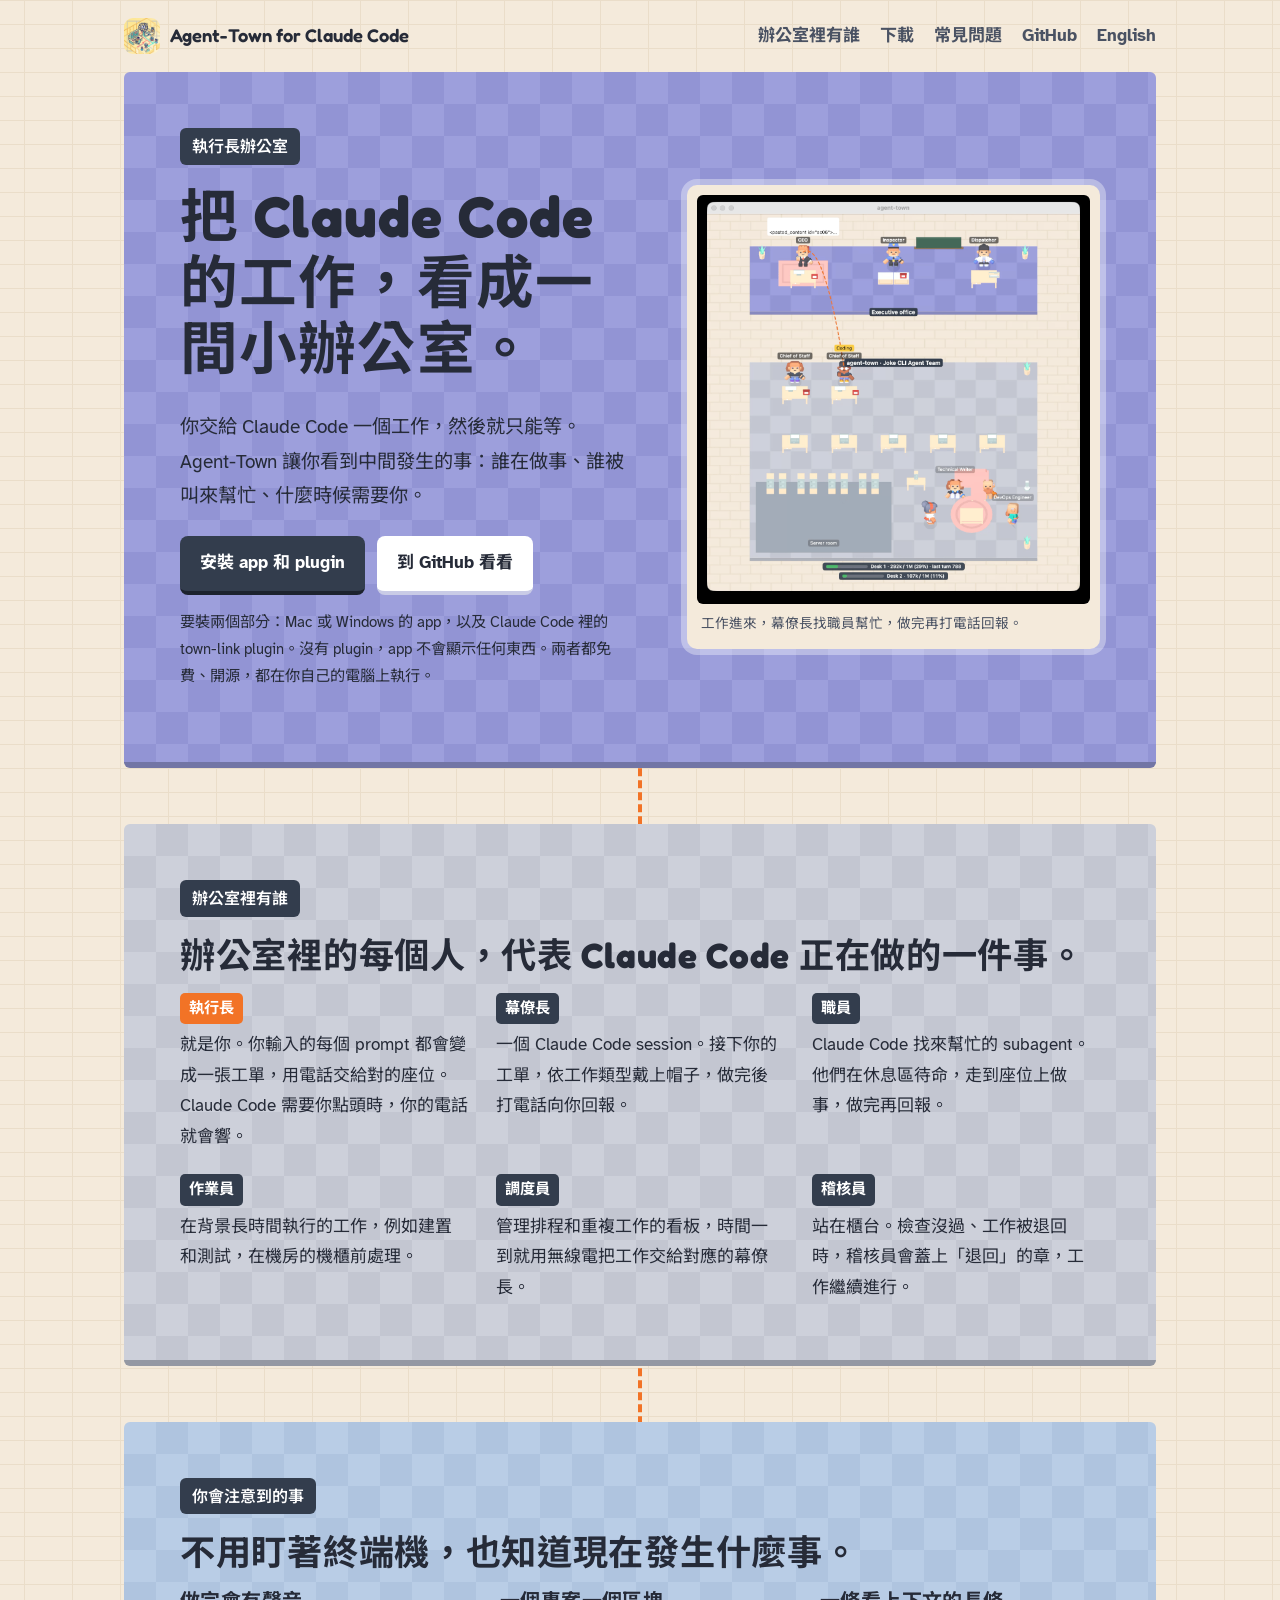
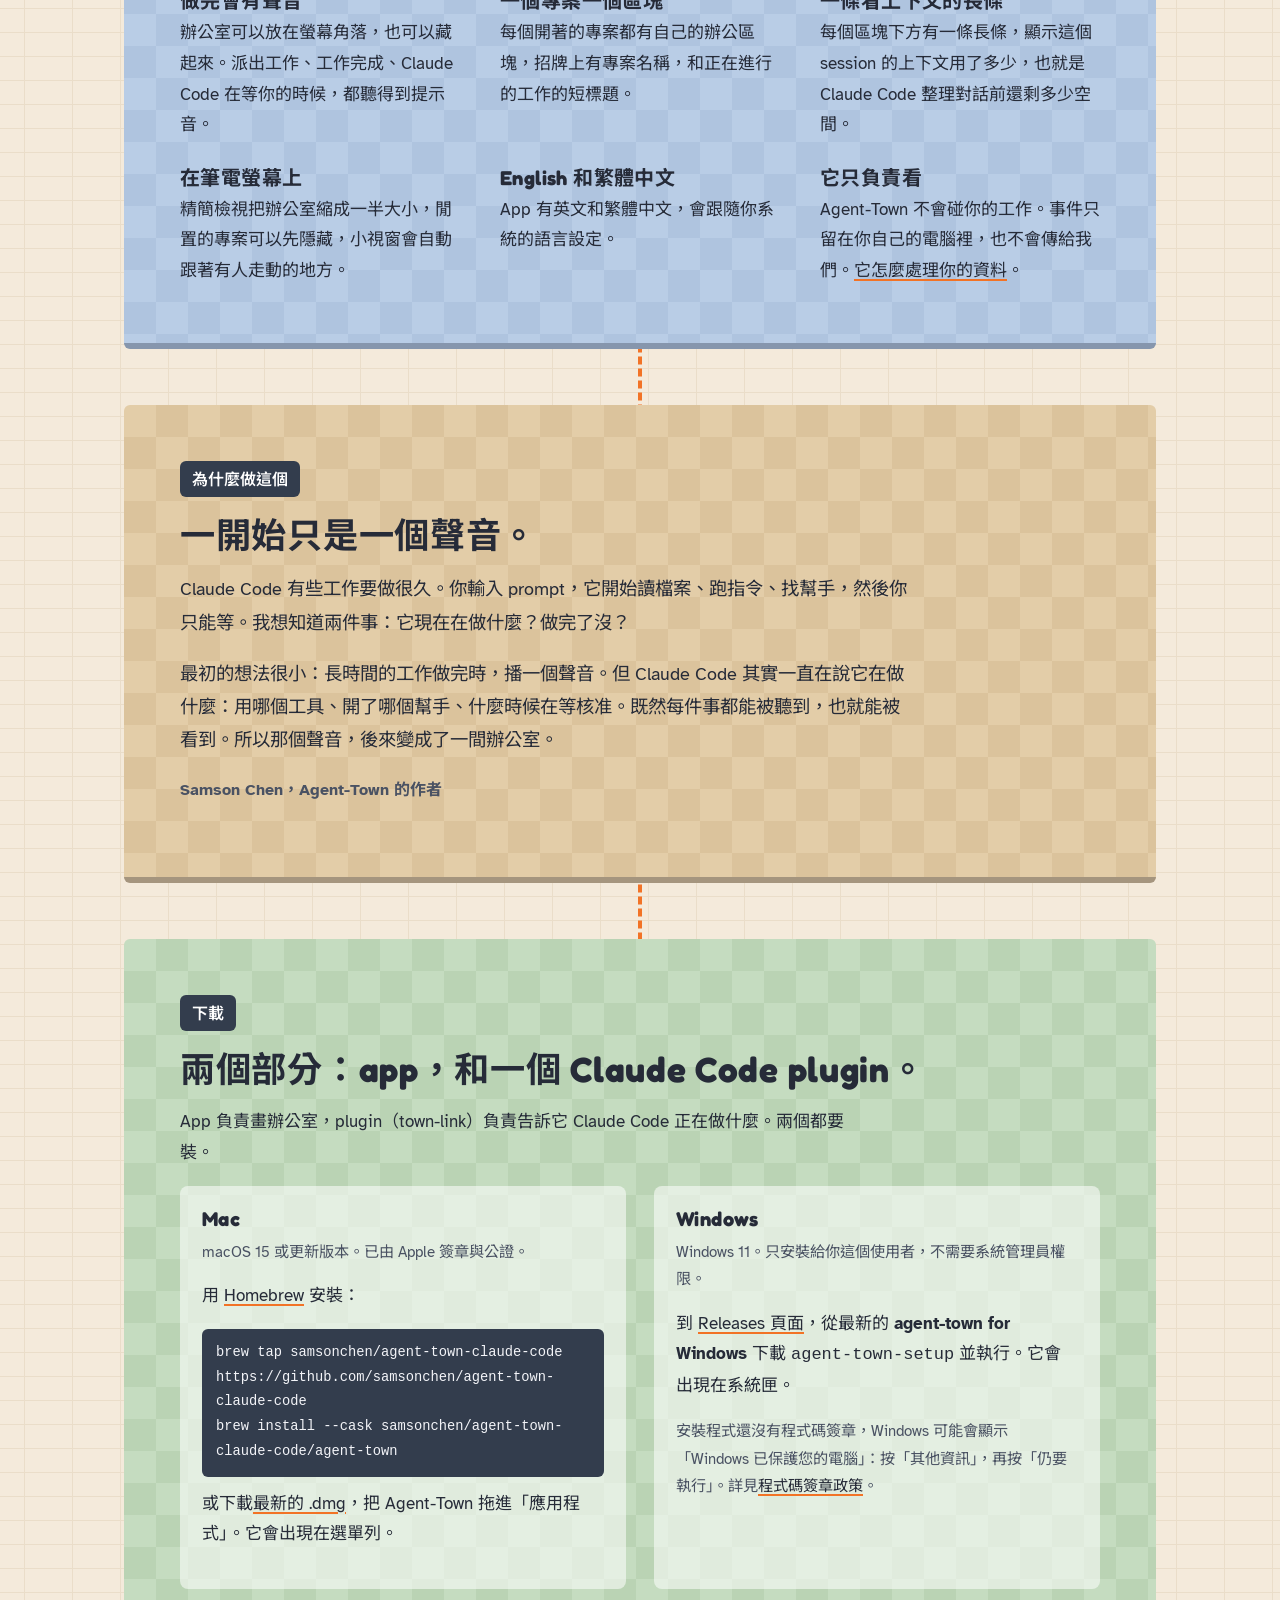
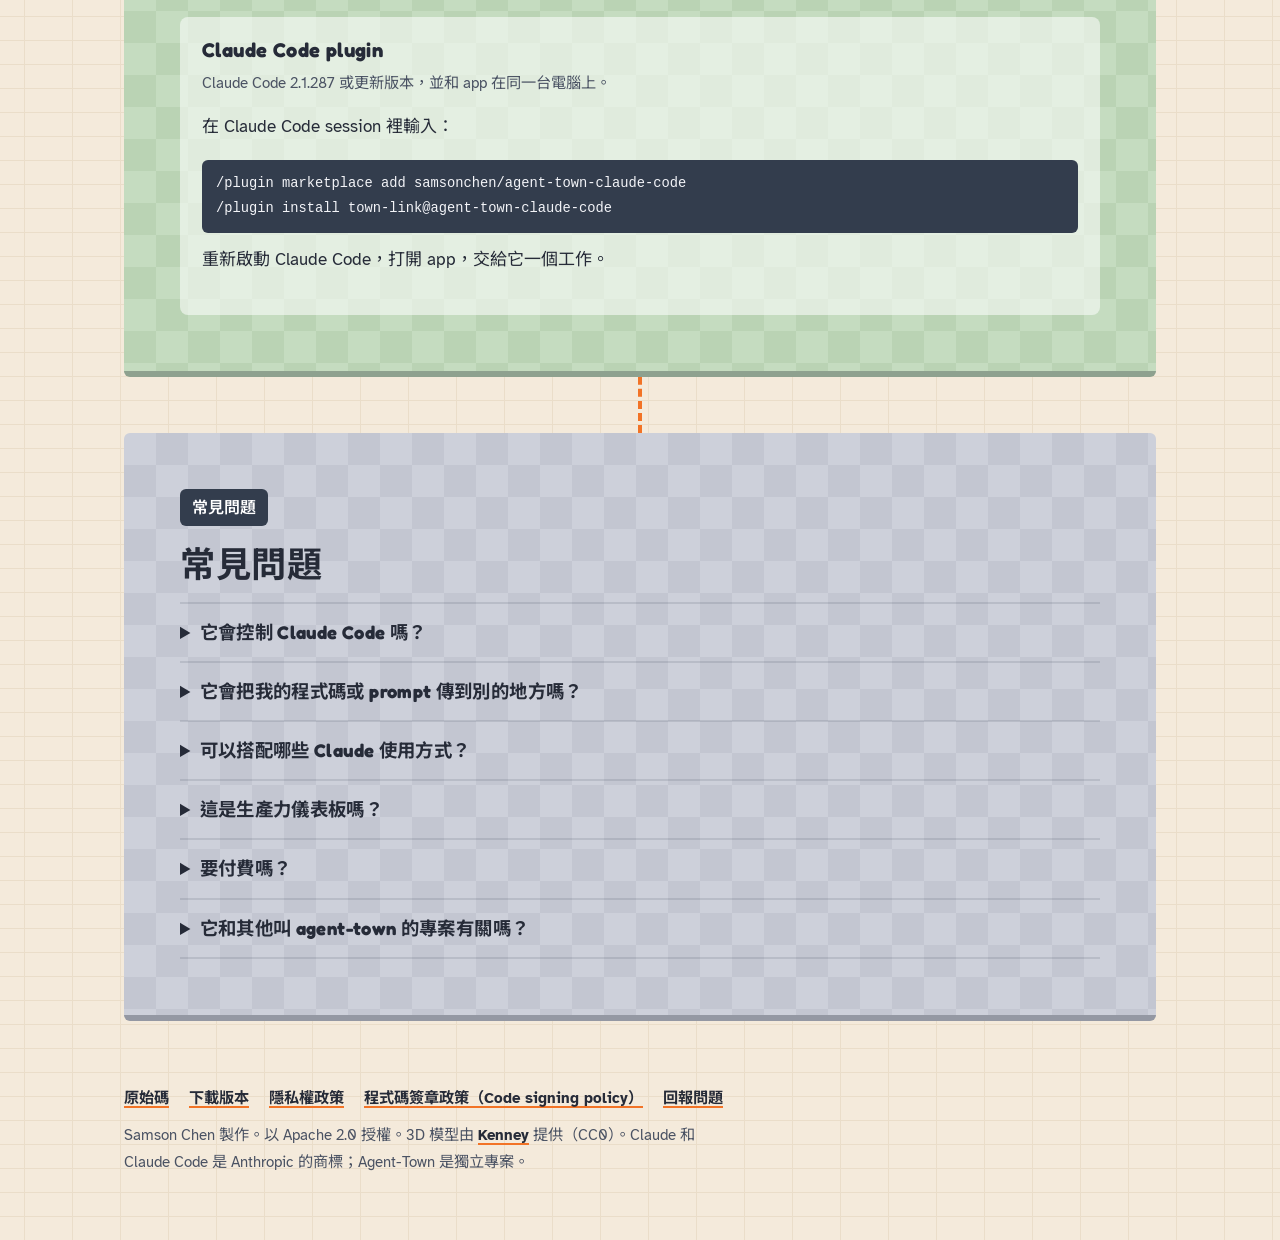
==== commit 44402f9c: "Web page: the top block says the app needs the town-link plugin in Claude Code The button reads "Get" ====
--- a/site/zh-TW/index.html
+++ b/site/zh-TW/index.html
@@ -101,10 +101,10 @@
           <h1 id="title">把 Claude Code 的工作，看成一間小辦公室。</h1>
           <p class="lede">你交給 Claude Code 一個工作，然後就只能等。Agent-Town 讓你看到中間發生的事：誰在做事、誰被叫來幫忙、什麼時候需要你。</p>
           <div class="buttons">
-            <a class="button" href="#download">下載 Mac 或 Windows 版</a>
+            <a class="button" href="#download">安裝 app 和 plugin</a>
             <a class="button light" href="https://github.com/samsonchen/agent-town-claude-code">到 GitHub 看看</a>
           </div>
-          <p class="note">免費、開源。搭配你自己電腦上的 Claude Code 使用。</p>
+          <p class="note">要裝兩個部分：Mac 或 Windows 的 app，以及 Claude Code 裡的 town-link plugin。沒有 plugin，app 不會顯示任何東西。兩者都免費、開源，都在你自己的電腦上執行。</p>
         </div>
         <figure class="office">
           <img src="../images/agent-town.gif" width="640" height="667" alt="Agent-Town 運作中：執行長打電話把工單交給幕僚長，幕僚長從休息區呼叫職員到座位上工作，作業員在機房裡處理背景工作">
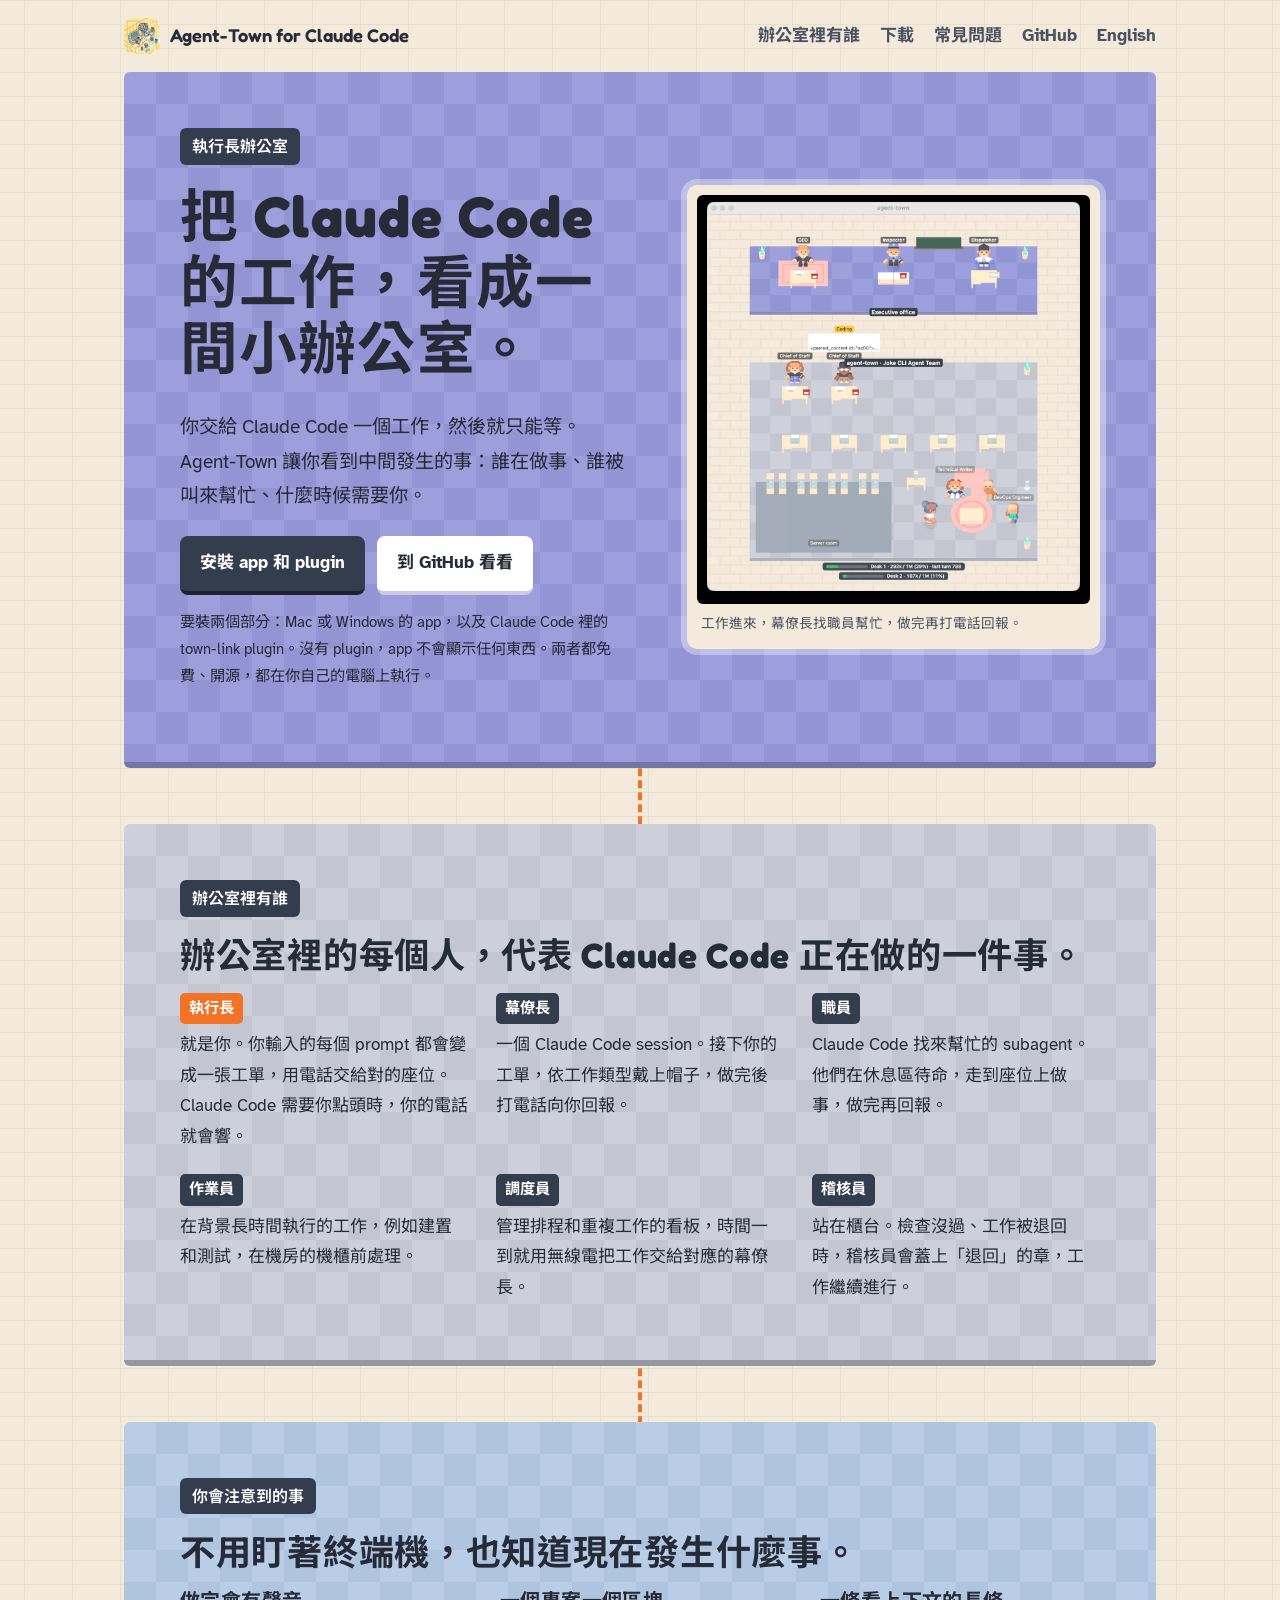
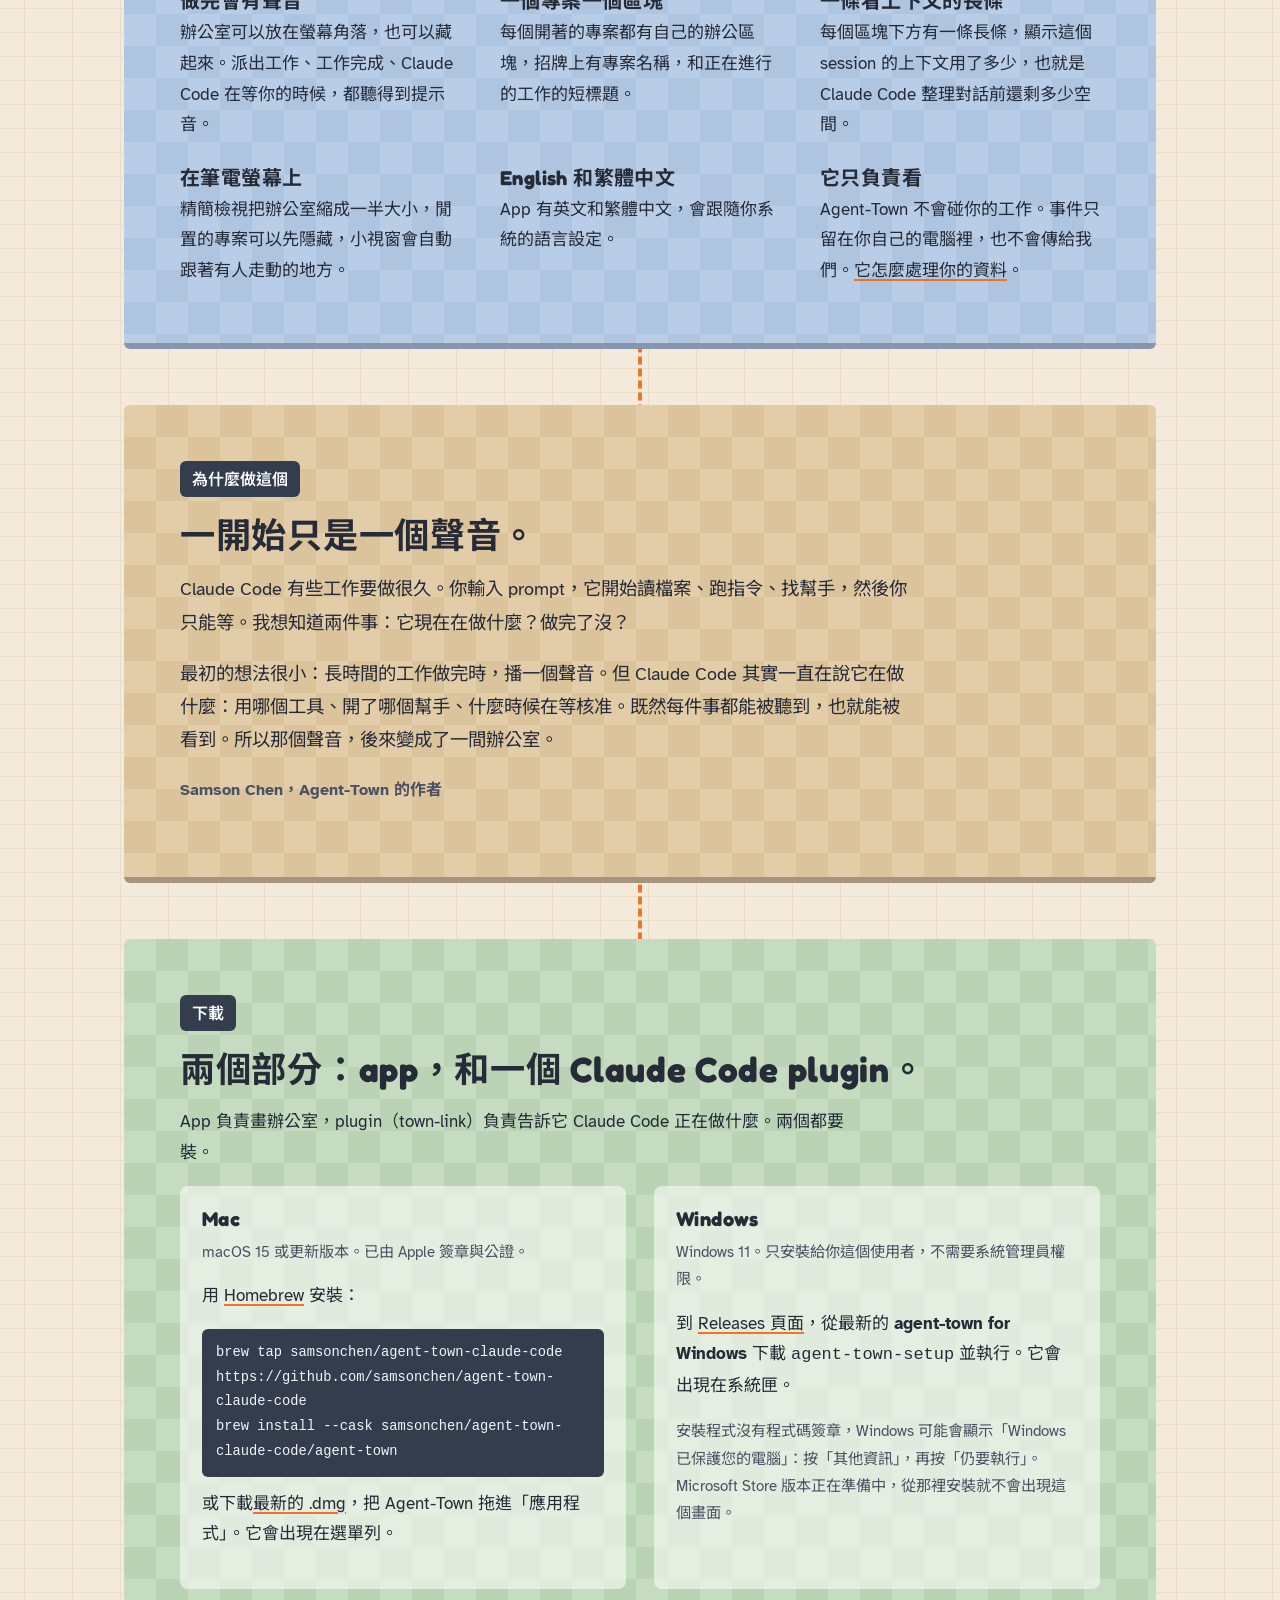
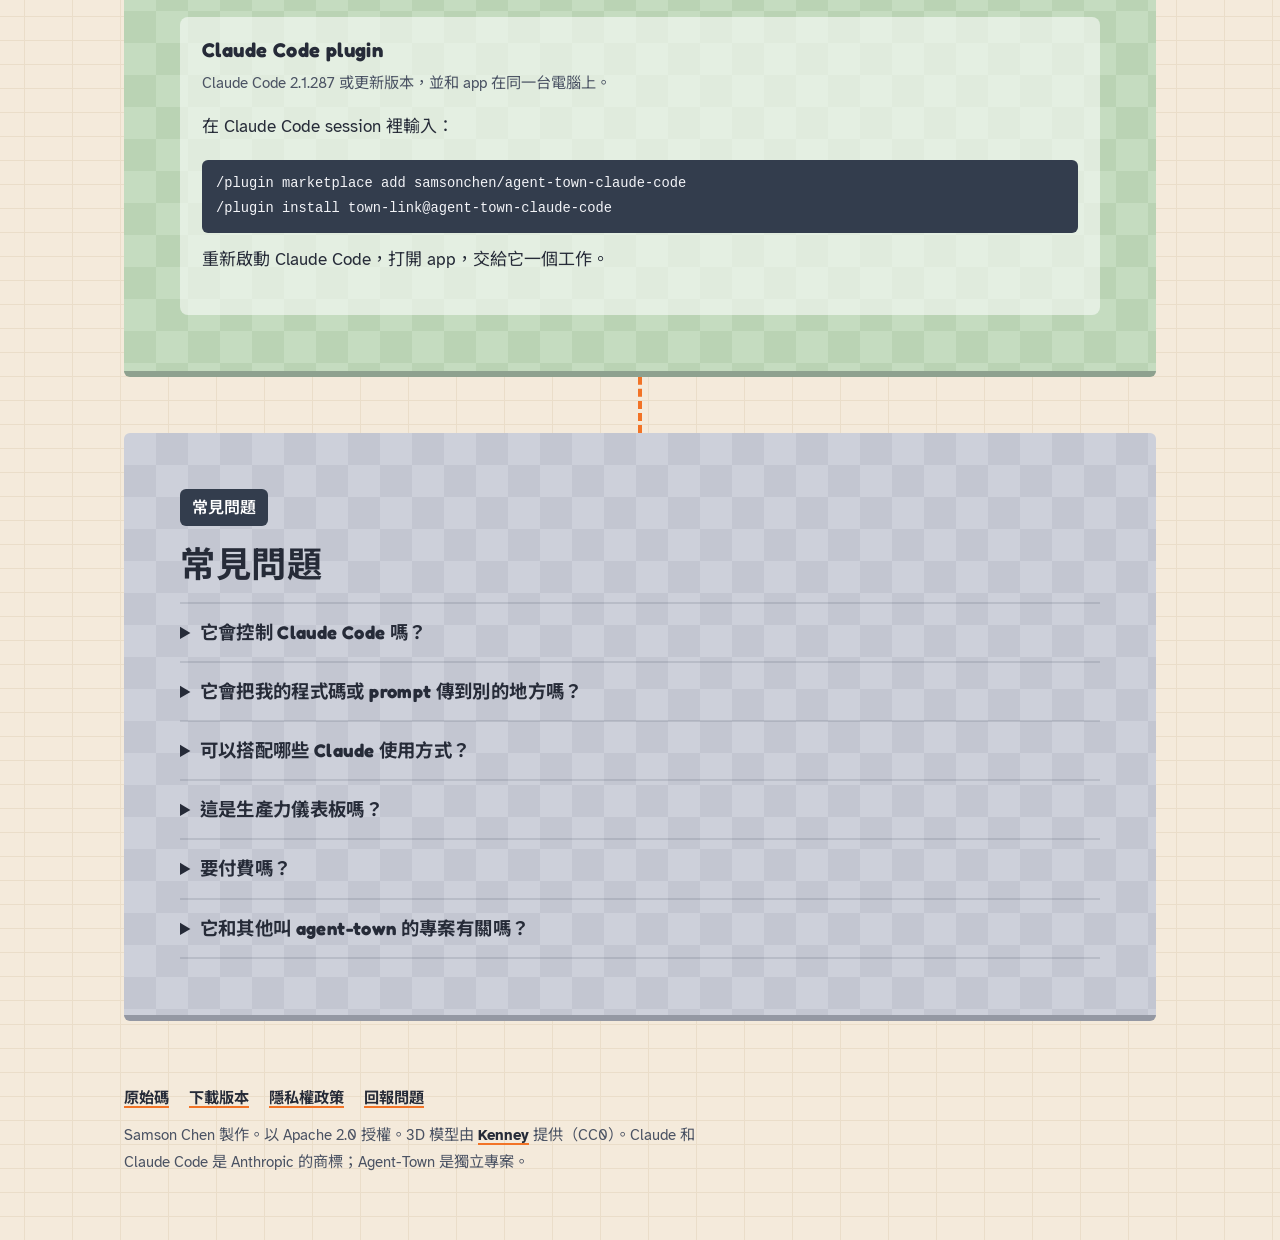
==== commit 5b3dcd09: "No SignPath: remove the code signing policy page and the SignPath plans The project will not use Sig" ====
--- a/site/zh-TW/index.html
+++ b/site/zh-TW/index.html
@@ -164,7 +164,7 @@
           <h3>Windows</h3>
           <p class="small">Windows 11。只安裝給你這個使用者，不需要系統管理員權限。</p>
           <p>到 <a href="https://github.com/samsonchen/agent-town-claude-code/releases">Releases 頁面</a>，從最新的 <strong>agent-town for Windows</strong> 下載 <code>agent-town-setup</code> 並執行。它會出現在系統匣。</p>
-          <p class="small">安裝程式還沒有程式碼簽章，Windows 可能會顯示「Windows 已保護您的電腦」：按「其他資訊」，再按「仍要執行」。詳見<a href="code-signing-policy.html">程式碼簽章政策</a>。</p>
+          <p class="small">安裝程式沒有程式碼簽章，Windows 可能會顯示「Windows 已保護您的電腦」：按「其他資訊」，再按「仍要執行」。Microsoft Store 版本正在準備中，從那裡安裝就不會出現這個畫面。</p>
         </div>
         <div class="plugin">
           <h3>Claude Code plugin</h3>
@@ -215,7 +215,6 @@
       <a href="https://github.com/samsonchen/agent-town-claude-code">原始碼</a>
       <a href="https://github.com/samsonchen/agent-town-claude-code/releases">下載版本</a>
       <a href="privacy.html">隱私權政策</a>
-      <a href="code-signing-policy.html">程式碼簽章政策（Code signing policy）</a>
       <a href="https://github.com/samsonchen/agent-town-claude-code/issues">回報問題</a>
     </nav>
     <p>Samson Chen 製作。以 Apache 2.0 授權。3D 模型由 <a href="https://kenney.nl">Kenney</a> 提供（CC0）。Claude 和 Claude Code 是 Anthropic 的商標；Agent-Town 是獨立專案。</p>
--- a/site/styles.css
+++ b/site/styles.css
@@ -190,7 +190,7 @@
 footer nav { display: flex; flex-wrap: wrap; gap: 8px 20px; margin-bottom: 10px; }
 footer a { font-weight: 700; }
 
-/* Plain pages (privacy, code signing policy) */
+/* Plain pages (privacy) */
 .page { max-width: 760px; }
 .page h1 { font-size: clamp(2rem, 4.5vw, 2.8rem); }
 .page h2 { font-size: 1.5rem; margin-top: 1.6em; }
